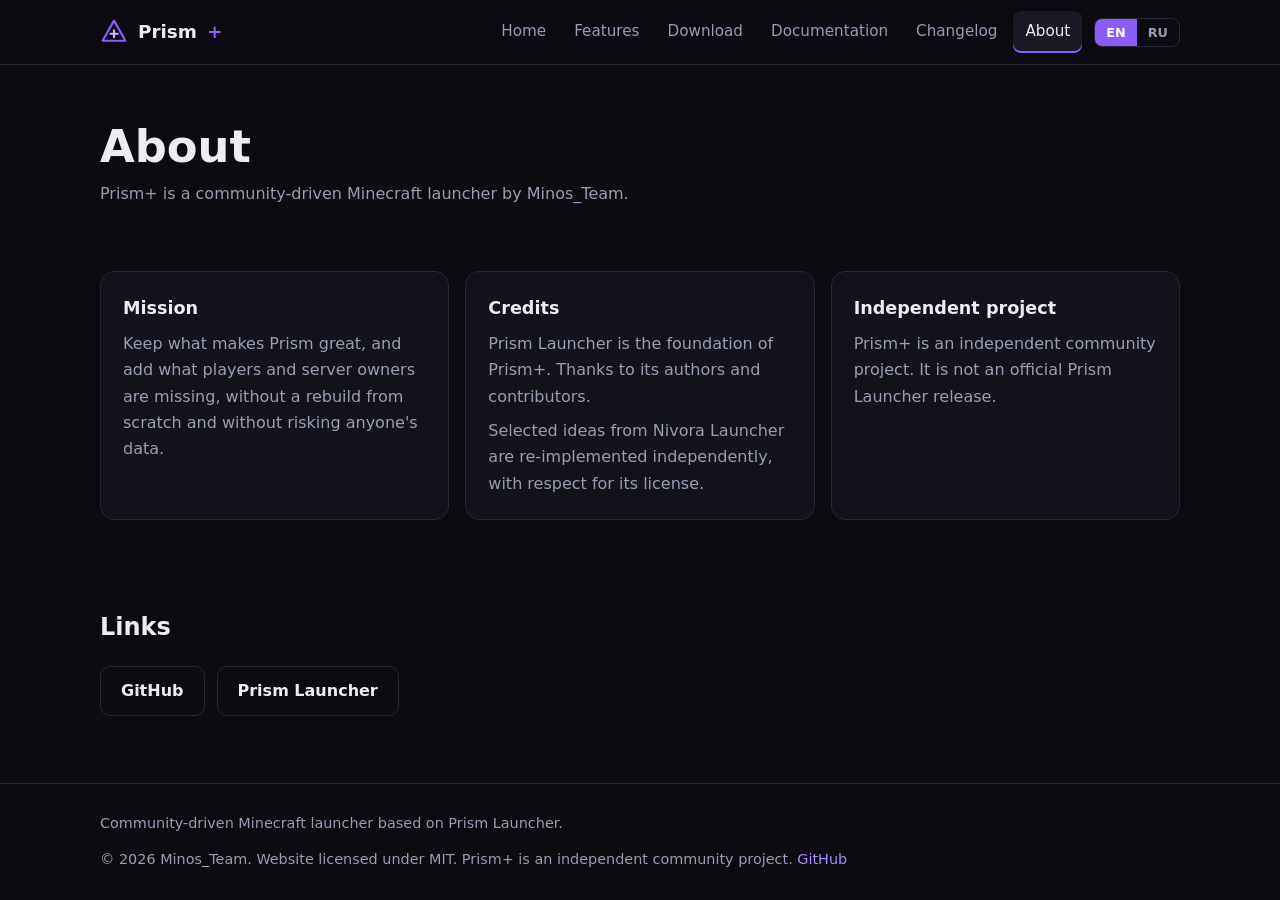
==== about.html @ fdc30cc9 "Add six pages: Home, Features, Download, Documentation, Changelog, About" ====
<!DOCTYPE html>
<html lang="en">
<head>
<meta charset="utf-8">
<meta name="viewport" content="width=device-width, initial-scale=1">
<title data-i18n="t.about">About — Prism+</title>
<meta name="description" content="About Prism+, a community-driven Minecraft launcher by Minos_Team.">
<meta name="theme-color" content="#0b0b10">
<link rel="icon" href="assets/logo.svg" type="image/svg+xml">
<link rel="stylesheet" href="assets/css/style.css">
<script src="assets/js/main.js" defer></script>
</head>
<body>
<header class="site"><div class="wrap bar">
<a class="brand" href="index.html"><img src="assets/logo.svg" alt="" width="28" height="28">Prism<b>+</b></a>
<nav class="main" id="nav">
<a href="index.html" data-i18n="nav.home">Home</a>
<a href="features.html" data-i18n="nav.features">Features</a>
<a href="download.html" data-i18n="nav.download">Download</a>
<a href="documentation.html" data-i18n="nav.docs">Documentation</a>
<a href="changelog.html" data-i18n="nav.changelog">Changelog</a>
<a href="about.html" aria-current="page" data-i18n="nav.about">About</a>
</nav>
<div class="lang" role="group" aria-label="Language" data-i18n-aria="lang.label"><button type="button" data-lang="en" aria-pressed="true">EN</button><button type="button" data-lang="ru" aria-pressed="false">RU</button></div>
<button class="menu" type="button" aria-label="Menu" data-i18n-aria="menu" aria-expanded="false" aria-controls="nav"><span class="bars"></span></button>
</div></header>
<main>
<div class="wrap page-head"><h1 data-i18n="a.title">About</h1><p data-i18n="a.lead">Prism+ is a community-driven Minecraft launcher by Minos_Team.</p></div>
<section class="blk"><div class="wrap">
<div class="grid">
<div class="card"><h3 data-i18n="a.m">Mission</h3><p data-i18n="a.mp">Keep what makes Prism great, and add what players and server owners are missing, without a rebuild from scratch and without risking anyone's data.</p></div>
<div class="card"><h3 data-i18n="a.c">Credits</h3><p data-i18n="a.cp1">Prism Launcher is the foundation of Prism+. Thanks to its authors and contributors.</p><p style="margin-top:8px" data-i18n="a.cp2">Selected ideas from Nivora Launcher are re-implemented independently, with respect for its license.</p></div>
<div class="card"><h3 data-i18n="a.i">Independent project</h3><p data-i18n="a.ip">Prism+ is an independent community project. It is not an official Prism Launcher release.</p></div>
</div>
</div></section>
<section class="blk"><div class="wrap">
<h2 data-i18n="a.l">Links</h2>
<div class="btns" style="margin-top:0"><a class="btn" href="https://github.com/MinosPrimeOrig" rel="noopener">GitHub</a><a class="btn" href="https://prismlauncher.org" rel="noopener">Prism Launcher</a></div>
</div></section>
</main>
<footer class="site"><div class="wrap foot">
<p data-i18n="f.tag">Community-driven Minecraft launcher based on Prism Launcher.</p>
<p><span data-i18n="f.legal">© 2026 Minos_Team. Website licensed under MIT. Prism+ is an independent community project.</span> <a href="https://github.com/MinosPrimeOrig/PrismPlus-Website" rel="noopener">GitHub</a></p>
</div></footer>
</body>
</html>
---- assets/css/style.css ----
:root{--bg:#0b0b10;--s1:#13131b;--s2:#1a1a26;--bd:#262635;--tx:#ececf4;--mu:#9b9bb3;--ac:#8B5CF6;--ac2:#a78bfa;--r:14px;color-scheme:dark}
*,*::before,*::after{box-sizing:border-box}
html{scroll-behavior:smooth;-webkit-text-size-adjust:100%}
body{margin:0;min-height:100vh;display:flex;flex-direction:column;background:var(--bg);color:var(--tx);font:16px/1.65 system-ui,-apple-system,"Segoe UI",Roboto,Arial,sans-serif}
main{flex:1}
a{color:var(--ac2);text-decoration:none}
a:hover{text-decoration:underline}
:focus-visible{outline:2px solid var(--ac);outline-offset:2px;border-radius:6px}
img,svg{max-width:100%}
.wrap{width:min(1080px,100% - 40px);margin-inline:auto}

/* header */
header.site{position:sticky;top:0;z-index:20;background:rgba(11,11,16,.88);-webkit-backdrop-filter:blur(10px);backdrop-filter:blur(10px);border-bottom:1px solid var(--bd)}
.bar{display:flex;align-items:center;height:64px}
.brand{display:flex;align-items:center;gap:10px;font-weight:700;font-size:1.15rem;color:var(--tx)}
.brand:hover{text-decoration:none}
.brand img{width:28px;height:28px}
.brand b{color:var(--ac)}
nav.main{margin-left:auto;display:flex;gap:4px}
nav.main a{color:var(--mu);padding:8px 12px;border-radius:8px;font-size:.95rem}
nav.main a:hover{color:var(--tx);background:var(--s1);text-decoration:none}
nav.main a[aria-current=page]{color:var(--tx);background:var(--s2);box-shadow:inset 0 -2px 0 var(--ac)}
.lang{display:flex;margin-left:12px;border:1px solid var(--bd);border-radius:8px;overflow:hidden}
.lang button{background:none;border:0;color:var(--mu);padding:6px 11px;font-size:.8rem;font-weight:700;font-family:inherit;cursor:pointer}
.lang button[aria-pressed=true]{background:var(--ac);color:#fff}
.menu{display:none;margin-left:8px;width:40px;height:40px;background:none;border:1px solid var(--bd);border-radius:8px;cursor:pointer;position:relative}
.menu .bars,.menu .bars::before,.menu .bars::after{position:absolute;width:18px;height:2px;background:var(--tx);content:""}
.menu .bars{left:10px;top:18px}
.menu .bars::before{left:0;top:-6px}
.menu .bars::after{left:0;top:6px}

/* hero + blocks */
.hero{padding:88px 0 64px;background:radial-gradient(60% 70% at 50% 0,rgba(139,92,246,.2),transparent 70%)}
.hero h1{font-size:clamp(2.1rem,6vw,3.8rem);line-height:1.1;margin:16px 0;letter-spacing:-.02em}
.hero h1 em{font-style:normal;color:var(--ac)}
.hero p{max-width:640px;color:var(--mu);font-size:1.1rem;margin:0}
.btns{display:flex;flex-wrap:wrap;gap:12px;margin-top:28px}
.btn{display:inline-block;padding:11px 20px;border-radius:10px;font-weight:600;border:1px solid var(--bd);color:var(--tx)}
.btn:hover{text-decoration:none;border-color:var(--ac)}
.btn.pri{background:var(--ac);border-color:var(--ac);color:#fff}
.btn.pri:hover{background:#7c4be0}
section.blk{padding:44px 0}
h2{font-size:1.5rem;margin:0 0 18px}
.page-head{padding:56px 0 20px}
.page-head h1{font-size:clamp(1.9rem,5vw,2.8rem);margin:0 0 8px;line-height:1.15}
.page-head p{color:var(--mu);max-width:640px;margin:0}
.grid{display:grid;grid-template-columns:repeat(auto-fit,minmax(min(260px,100%),1fr));gap:16px}
.card{background:var(--s1);border:1px solid var(--bd);border-radius:var(--r);padding:22px}
.card h3{margin:0 0 8px;font-size:1.1rem}
.card p{margin:0;color:var(--mu)}
.badge{display:inline-block;font-size:.72rem;font-weight:700;letter-spacing:.04em;text-transform:uppercase;padding:3px 9px;border-radius:99px;border:1px solid var(--bd);color:var(--mu);margin-bottom:12px}
.badge.base{color:var(--ac2);border-color:rgba(139,92,246,.5);background:rgba(139,92,246,.1)}
.badge.dev{color:#fff;background:var(--ac);border-color:var(--ac)}
.badge.rule{color:var(--tx)}
.note{margin-top:20px;color:var(--mu);font-size:.92rem}
.chip{display:inline-block;padding:4px 10px;border-radius:8px;background:var(--s2);color:var(--mu);font-size:.85rem;margin-top:12px}
.status{list-style:none;padding:0;margin:0 0 20px;display:grid;gap:10px}
.status li{padding-left:24px;position:relative}
.status li::before{content:"";position:absolute;left:0;top:.5em;width:10px;height:10px;border-radius:50%;background:var(--bd)}
.status li.done::before{background:var(--ac)}
.status li.prog::before{background:transparent;border:2px solid var(--ac)}
.tl{list-style:none;margin:0 0 0 6px;padding:0 0 0 24px;border-left:2px solid var(--bd);display:grid;gap:24px}
.tl li{position:relative}
.tl li::before{content:"";position:absolute;left:-32px;top:.4em;width:12px;height:12px;border-radius:50%;background:var(--ac);border:2px solid var(--bg)}
.tl h3{margin:8px 0 4px;font-size:1.1rem}
.tl p{margin:0;color:var(--mu)}
.tl time{color:var(--mu);font-size:.85rem;margin-left:8px}
.toc{display:flex;flex-wrap:wrap;gap:8px;margin-bottom:24px}
.toc a{padding:6px 12px;border:1px solid var(--bd);border-radius:8px;color:var(--mu)}
.toc a:hover{color:var(--tx);border-color:var(--ac);text-decoration:none}
.doc section{padding:24px 0;border-top:1px solid var(--bd);scroll-margin-top:84px}
.doc h2{font-size:1.3rem}
.doc p,.doc li{color:var(--mu)}
.doc ul,.doc ol{padding-left:22px;margin:0}
.doc li{margin:6px 0}
.doc p{margin:0 0 10px}

/* footer */
footer.site{border-top:1px solid var(--bd);padding:28px 0;color:var(--mu);font-size:.9rem}
.foot{display:flex;flex-wrap:wrap;justify-content:space-between;gap:12px 24px}
.foot p{margin:0}

@media(max-width:820px){
 .menu{display:block}
 .lang{margin-left:auto}
 nav.main{display:none;position:absolute;top:64px;left:0;right:0;flex-direction:column;background:var(--bg);border-bottom:1px solid var(--bd);padding:10px 20px 16px}
 header.site.open nav.main{display:flex}
 nav.main a{padding:12px}
 .hero{padding:56px 0 40px}
 .page-head{padding:40px 0 12px}
}
@media(prefers-reduced-motion:reduce){html{scroll-behavior:auto}}
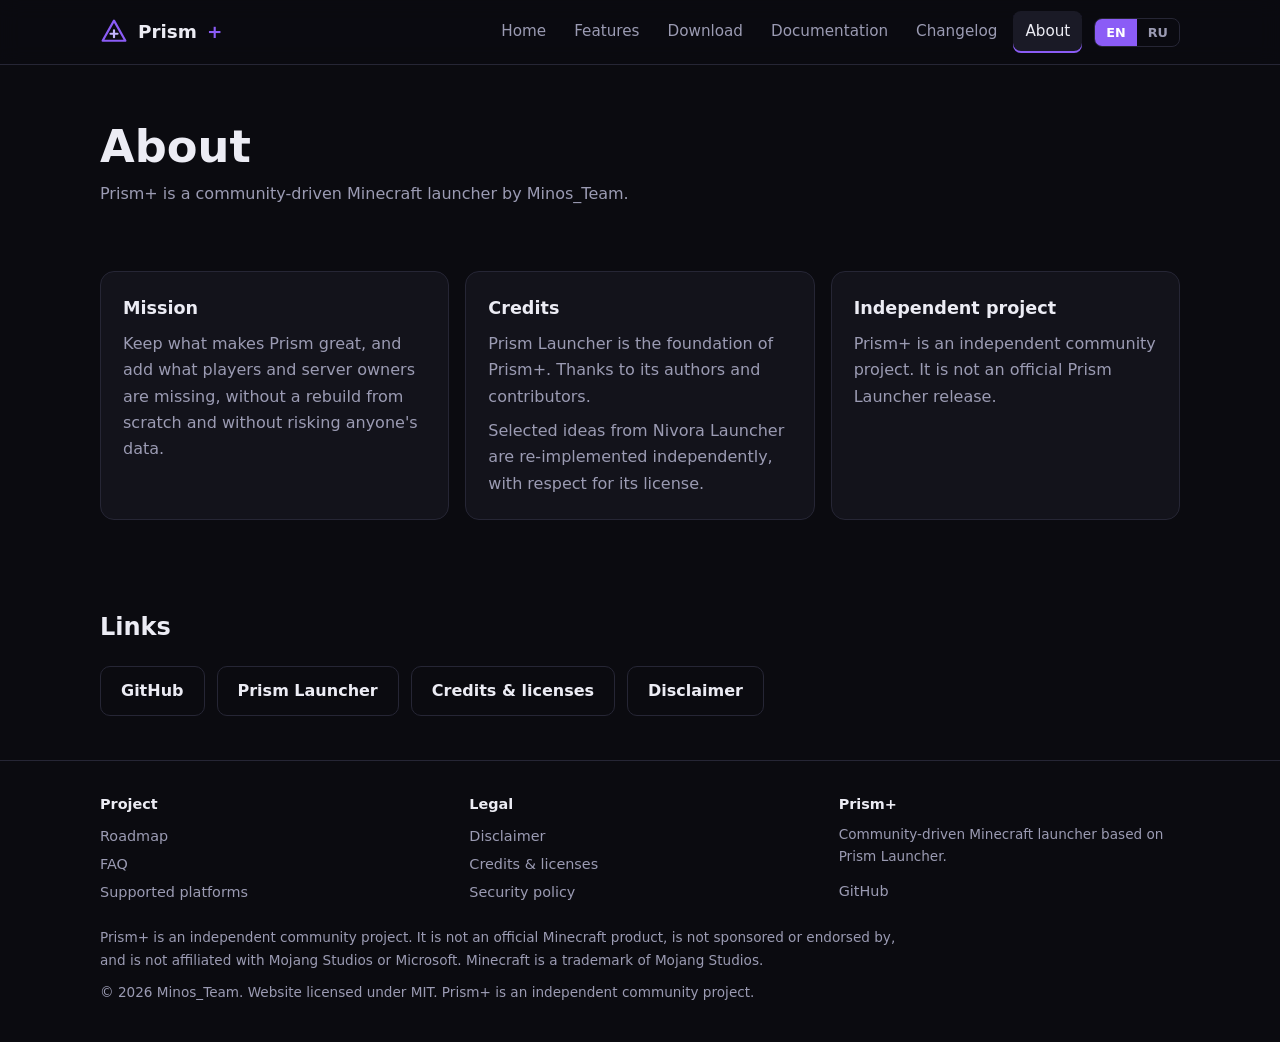
==== commit a3f11717: "Update existing pages: new footer with legal disclaimer, contextual links, Download Center, changelo" ====
--- a/about.html
+++ b/about.html
@@ -8,7 +8,9 @@
 <meta name="theme-color" content="#0b0b10">
 <link rel="icon" href="assets/logo.svg" type="image/svg+xml">
 <link rel="stylesheet" href="assets/css/style.css">
+<link rel="stylesheet" href="assets/css/extra.css">
 <script src="assets/js/main.js" defer></script>
+<script src="assets/js/i18n-ext.js" defer></script>
 </head>
 <body>
 <header class="site"><div class="wrap bar">
@@ -35,12 +37,17 @@
 </div></section>
 <section class="blk"><div class="wrap">
 <h2 data-i18n="a.l">Links</h2>
-<div class="btns" style="margin-top:0"><a class="btn" href="https://github.com/MinosPrimeOrig" rel="noopener">GitHub</a><a class="btn" href="https://prismlauncher.org" rel="noopener">Prism Launcher</a></div>
+<div class="btns" style="margin-top:0"><a class="btn" href="https://github.com/MinosPrimeOrig" rel="noopener">GitHub</a><a class="btn" href="https://prismlauncher.org" rel="noopener">Prism Launcher</a><a class="btn" href="credits.html" data-i18n="nav.credits">Credits &amp; licenses</a><a class="btn" href="disclaimer.html" data-i18n="nav.disclaimer">Disclaimer</a></div>
 </div></section>
 </main>
-<footer class="site"><div class="wrap foot">
-<p data-i18n="f.tag">Community-driven Minecraft launcher based on Prism Launcher.</p>
-<p><span data-i18n="f.legal">© 2026 Minos_Team. Website licensed under MIT. Prism+ is an independent community project.</span> <a href="https://github.com/MinosPrimeOrig/PrismPlus-Website" rel="noopener">GitHub</a></p>
+<footer class="site"><div class="wrap">
+<div class="fcols">
+<div><strong data-i18n="fc.project">Project</strong><a href="roadmap.html" data-i18n="nav.roadmap">Roadmap</a><a href="faq.html" data-i18n="nav.faq">FAQ</a><a href="platforms.html" data-i18n="nav.platforms">Supported platforms</a></div>
+<div><strong data-i18n="fc.legal">Legal</strong><a href="disclaimer.html" data-i18n="nav.disclaimer">Disclaimer</a><a href="credits.html" data-i18n="nav.credits">Credits &amp; licenses</a><a href="security.html" data-i18n="nav.security">Security policy</a></div>
+<div><strong>Prism+</strong><span class="fine" data-i18n="f.tag">Community-driven Minecraft launcher based on Prism Launcher.</span><a href="https://github.com/MinosPrimeOrig/PrismPlus-Website" rel="noopener">GitHub</a></div>
+</div>
+<p class="fine" data-i18n="f.disc">Prism+ is an independent community project. It is not an official Minecraft product, is not sponsored or endorsed by, and is not affiliated with Mojang Studios or Microsoft. Minecraft is a trademark of Mojang Studios.</p>
+<p class="fine" data-i18n="f.legal">© 2026 Minos_Team. Website licensed under MIT. Prism+ is an independent community project.</p>
 </div></footer>
 </body>
 </html>
--- a/assets/css/extra.css
+++ b/assets/css/extra.css
@@ -0,0 +1,31 @@
+/* v2 components: footer columns, FAQ, tables, code blocks, release cards */
+footer.site{padding-top:32px}
+.fcols{display:grid;grid-template-columns:repeat(auto-fit,minmax(170px,1fr));gap:20px 28px;margin-bottom:20px}
+.fcols strong{display:block;color:var(--tx);margin-bottom:6px}
+.fcols a{display:block;color:var(--mu);padding:2px 0}
+.fcols a:hover{color:var(--tx)}
+.fine{display:block;color:var(--mu);font-size:.85rem;margin:0 0 10px;max-width:820px}
+.mu{color:var(--mu);font-size:.85rem;font-weight:400}
+.links{display:flex;flex-wrap:wrap;gap:8px 20px;margin-top:18px}
+.badge.later{border-style:dashed}
+
+details.qa{background:var(--s1);border:1px solid var(--bd);border-radius:var(--r);margin-bottom:10px}
+details.qa summary{cursor:pointer;padding:14px 18px;font-weight:600;list-style:none;display:flex;justify-content:space-between;gap:12px}
+details.qa summary::-webkit-details-marker{display:none}
+details.qa summary::after{content:"+";color:var(--ac);font-weight:700}
+details.qa[open] summary::after{content:"\2212"}
+details.qa .ans{padding:0 18px 16px;color:var(--mu)}
+details.qa .ans p{margin:0 0 8px}
+
+.tblwrap{overflow-x:auto;border:1px solid var(--bd);border-radius:var(--r);background:var(--s1)}
+.tbl{width:100%;min-width:520px;border-collapse:collapse;font-size:.92rem}
+.tbl th,.tbl td{text-align:left;padding:11px 14px;border-bottom:1px solid var(--bd);vertical-align:top}
+.tbl tr:last-child td{border-bottom:0}
+.tbl th{color:var(--mu);font-weight:600;white-space:nowrap}
+.mono{font-family:ui-monospace,SFMono-Regular,Menlo,Consolas,monospace;font-size:.82rem;word-break:break-all}
+pre.code{margin:6px 0 14px;padding:12px 14px;background:var(--s2);border:1px solid var(--bd);border-radius:10px;overflow-x:auto;font:.85rem/1.5 ui-monospace,SFMono-Regular,Menlo,Consolas,monospace;color:var(--tx)}
+.lbl{color:var(--mu);font-size:.88rem;margin:14px 0 0}
+.btn.sm{padding:4px 10px;margin-top:6px;font-size:.78rem;border-radius:8px;background:none;font-family:inherit;cursor:pointer}
+.rel{margin-bottom:16px}
+.rel h3{display:flex;flex-wrap:wrap;gap:6px 14px;align-items:baseline;margin-bottom:12px}
+.ans-link{display:inline-block;margin-top:4px}
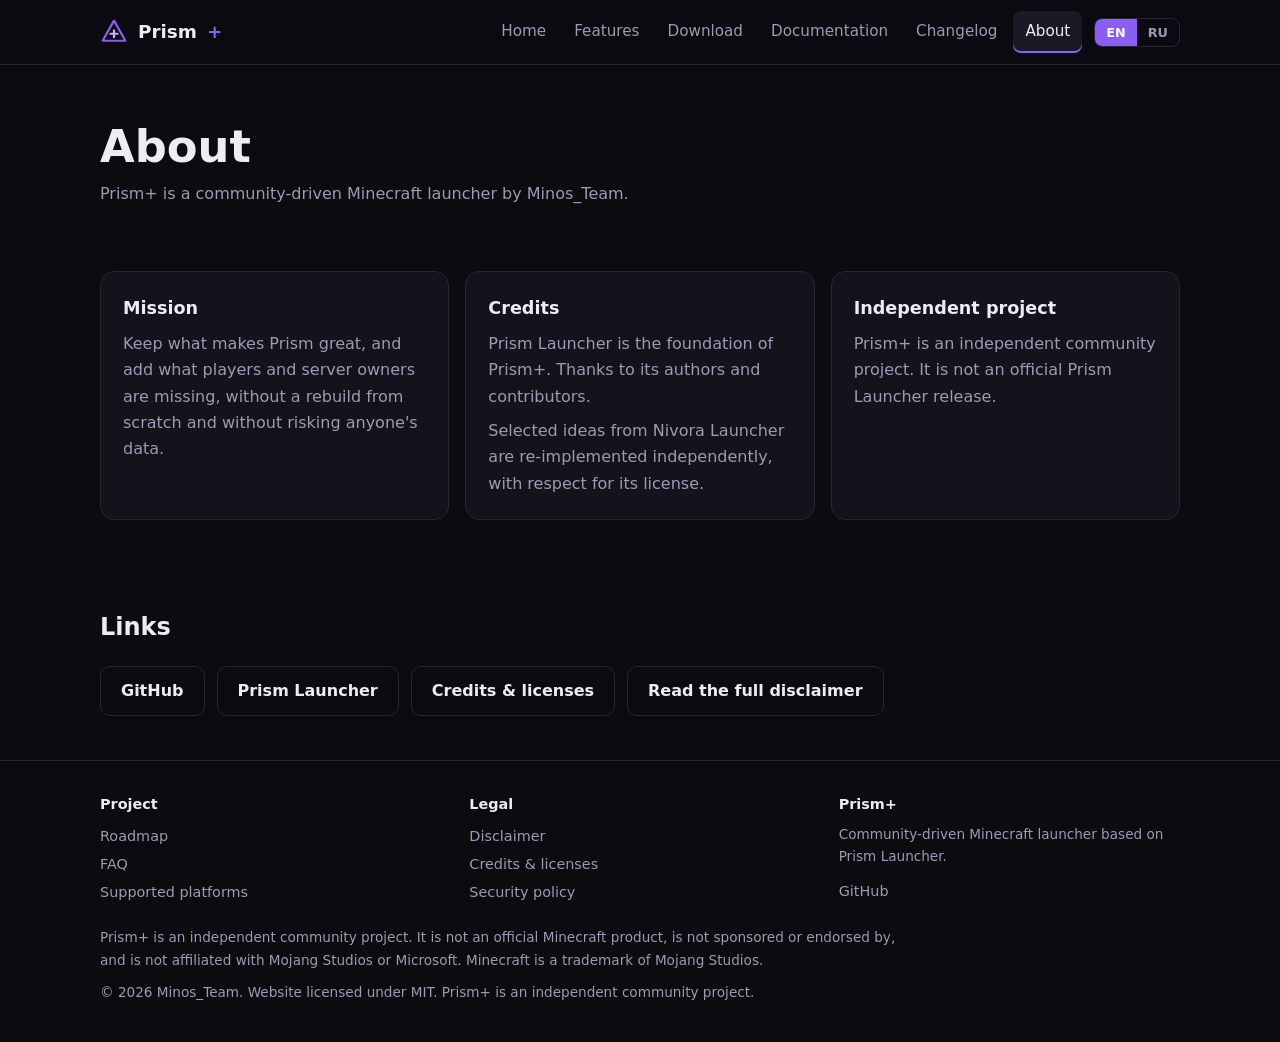
==== commit 65e88d41: "Fix RU header of release table (undefined dl.th.get key) and use ctx.disc on About" ====
--- a/about.html
+++ b/about.html
@@ -37,7 +37,7 @@
 </div></section>
 <section class="blk"><div class="wrap">
 <h2 data-i18n="a.l">Links</h2>
-<div class="btns" style="margin-top:0"><a class="btn" href="https://github.com/MinosPrimeOrig" rel="noopener">GitHub</a><a class="btn" href="https://prismlauncher.org" rel="noopener">Prism Launcher</a><a class="btn" href="credits.html" data-i18n="nav.credits">Credits &amp; licenses</a><a class="btn" href="disclaimer.html" data-i18n="nav.disclaimer">Disclaimer</a></div>
+<div class="btns" style="margin-top:0"><a class="btn" href="https://github.com/MinosPrimeOrig" rel="noopener">GitHub</a><a class="btn" href="https://prismlauncher.org" rel="noopener">Prism Launcher</a><a class="btn" href="credits.html" data-i18n="nav.credits">Credits &amp; licenses</a><a class="btn" href="disclaimer.html" data-i18n="ctx.disc">Read the full disclaimer</a></div>
 </div></section>
 </main>
 <footer class="site"><div class="wrap">
